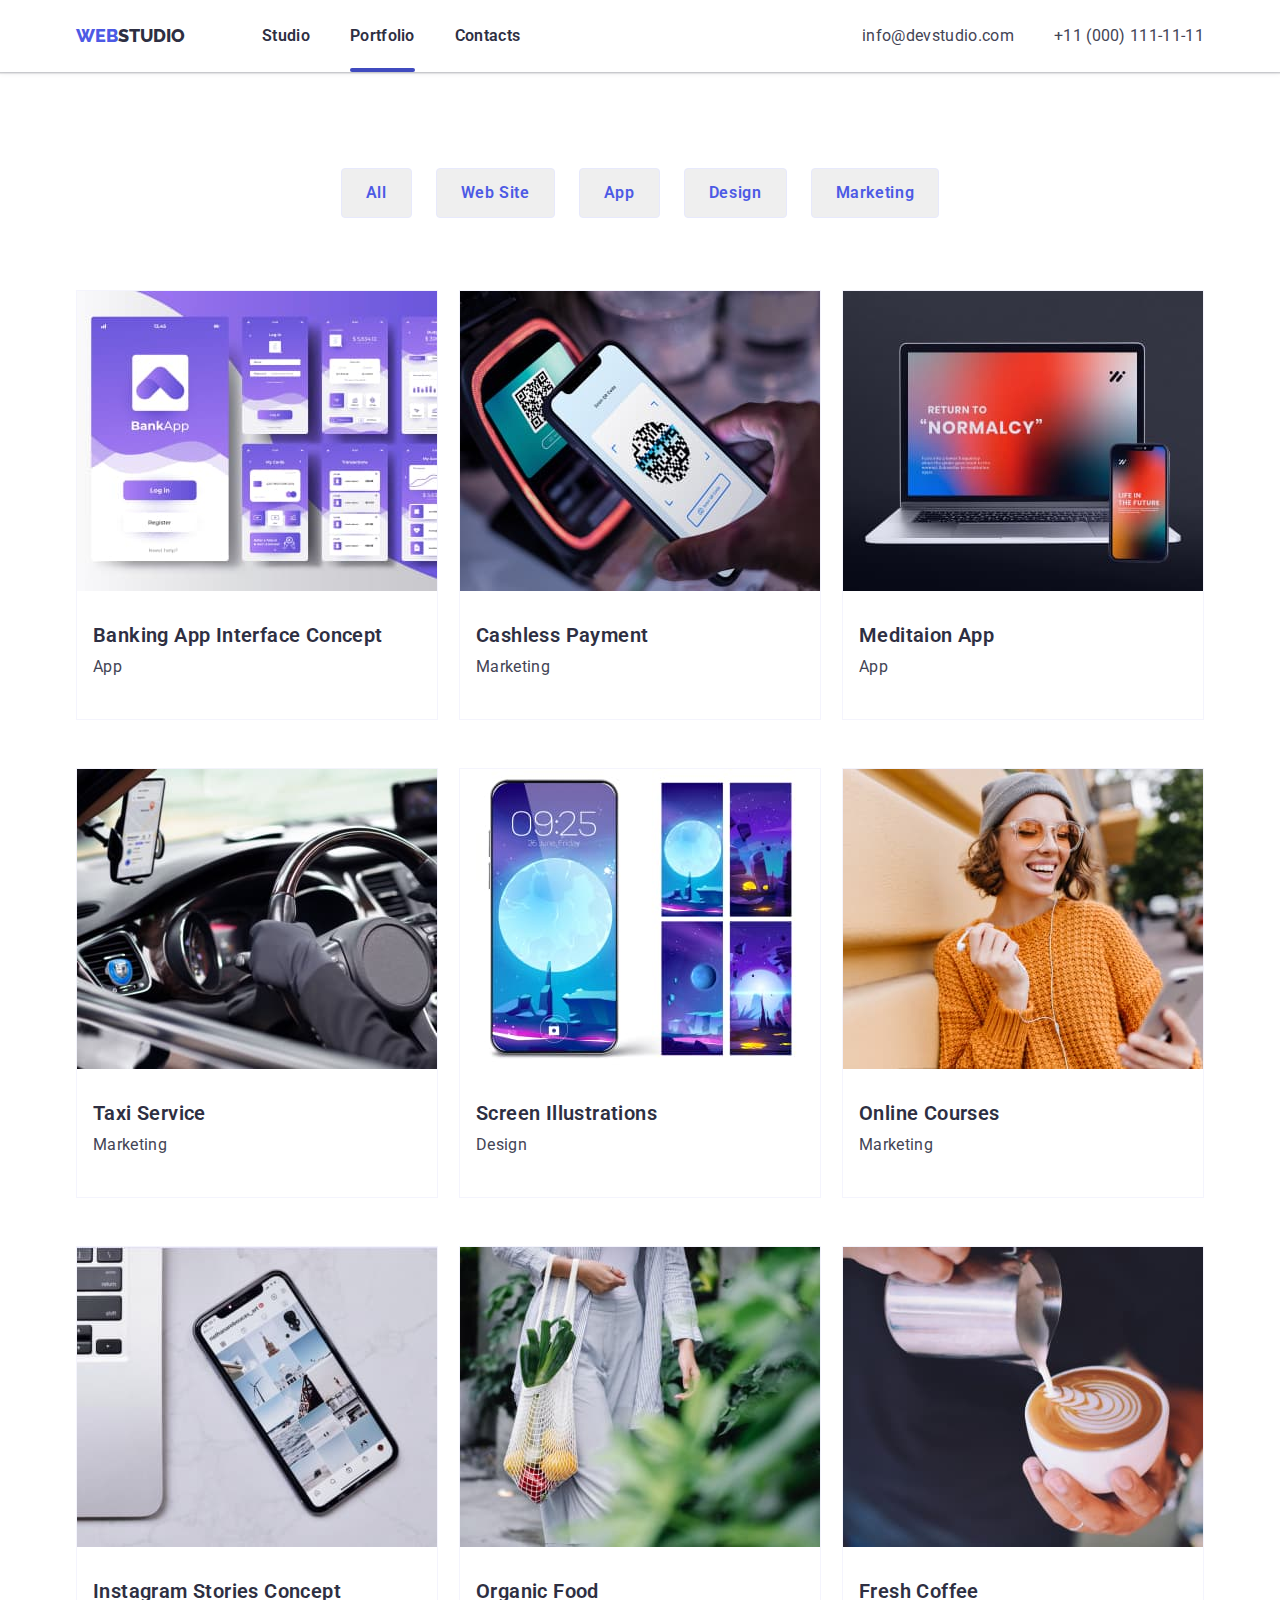
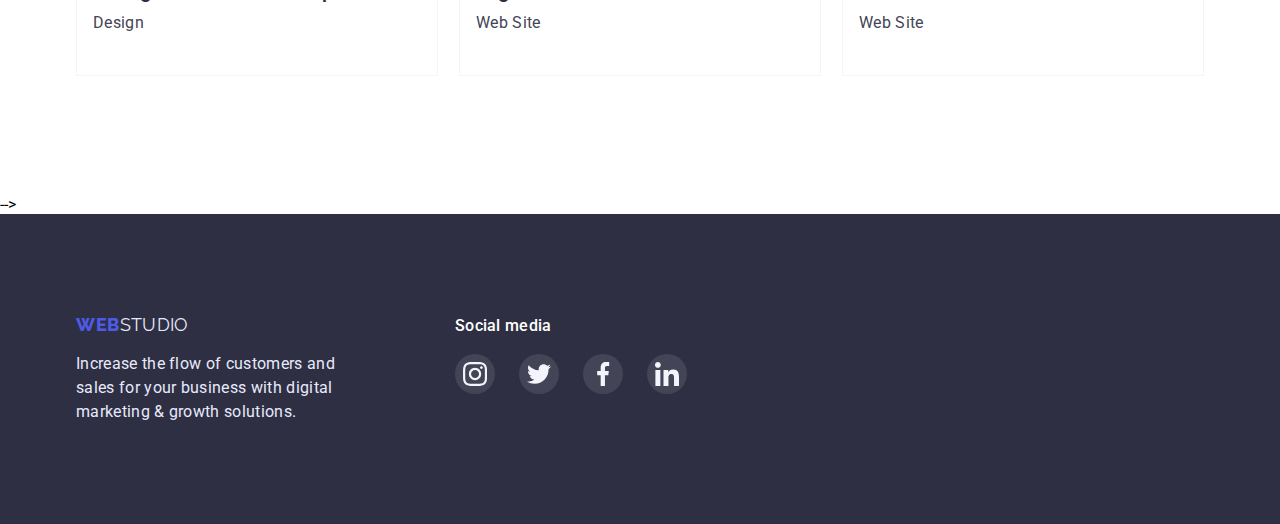
==== portfolio.html @ 7f9879e7 "copy files" ====
<!DOCTYPE html>
<html lang="en">
  <head>
    <meta charset="UTF-8" />
    <meta http-equiv="X-UA-Compatible" content="IE=edge" />
    <meta name="viewport" content="width=device-width, initial-scale=1.0" />
    <title>Портфолио</title>
    <link rel="preconnect" href="https://fonts.googleapis.com" />
    <link rel="preconnect" href="https://fonts.gstatic.com" crossorigin />
    <link
      rel="stylesheet"
      href="https://cdn.jsdelivr.net/npm/modern-normalize@1.1.0/modern-normalize.min.css"
    />
    <link
      href="https://fonts.googleapis.com/css2?family=Raleway:wght@700&family=Roboto:wght@400;500;700;900&display=swap"
      rel="stylesheet"
    />
    <link rel="stylesheet" href="./ccs/styles.css" />
  </head>
  <body>
    <header class="page-header">
      <div class="container flex-container-header">
        <nav class="navigation">
          <a class="logotype link" href=""
            >Web<span class="logotype-first-part">Studio</span>
          </a>
          <ul class="menu list">
            <li class="menu-item">
              <a class="menu-link link" href="./index.html">Studio</a>
            </li>
            <li class="menu-item">
              <a class="menu-link link current" href="">Portfolio</a>
            </li>
            <li class="menu-item">
              <a class="menu-link link" href="">Contacts</a>
            </li>
          </ul>
        </nav>
        <ul class="menu list">
          <li class="menu-item">
            <a class="contact-email link" href="mailto:info@devstudio.com"
              >info@devstudio.com</a
            >
          </li>
          <li class="menu-item">
            <a class="contact-phone-number link" href="tel:+11(000)111-11-11"
              >+11 (000) 111-11-11</a
            >
          </li>
        </ul>
      </div>
    </header>
    <!-- ===================PORTFOLIO FIRST SECTION==================================== -->
    <main>
      <section class="portfolio-first-section">
        <div class="container">
          <ul class="filter-list list">
            <li class="filter-item">
              <button class="filter-btn" type="button">All</button>
            </li>
            <li class="filter-item">
              <button class="filter-btn" type="button">Web Site</button>
            </li>
            <li class="filter-item">
              <button class="filter-btn" type="button">App</button>
            </li>
            <li class="filter-item">
              <button class="filter-btn" type="button">Design</button>
            </li>
            <li class="filter-item">
              <button class="filter-btn" type="button">Marketing</button>
            </li>
          </ul>

          <ul class="portfolio-images list">
            <li class="portfolio-images-group">
              <!-- OVERLAY L5 -->
              <div class="overlay-wrapper">
                <img
                  class="portfolio-images-item"
                  src="./images/portfolio/img1.jpg"
                  alt=""
                  width="360px"
                  height="300px"
                />
                <p class="overlay">
                  14 Stylish and User-Friendly App Design Concepts · Task
                  Manager App · Calorie Tracker App · Exotic Fruit Ecommerce App
                  · Cloud Storage App
                </p>
              </div>

              <div class="border-under-picture-description">
                <h3 class="under-picture-description-heading">
                  Banking App Interface Concept
                </h3>
                <p class="under-picture-description">App</p>
              </div>
            </li>
            <!-- PICTURE 2 -->
            <li class="portfolio-images-group">
              <div class="overlay-wrapper">
                <img
                  class="portfolio-images-item"
                  src="./images/portfolio/img2.jpg"
                  alt=""
                  width="360px"
                  height="300px"
                />
                <p class="overlay">
                  14 Stylish and User-Friendly App Design Concepts · Task
                  Manager App · Calorie Tracker App · Exotic Fruit Ecommerce App
                  · Cloud Storage App
                </p>
              </div>

              <div class="border-under-picture-description">
                <h3 class="under-picture-description-heading">
                  Cashless Payment
                </h3>
                <p class="under-picture-description">Marketing</p>
              </div>
            </li>
            <!-- PICTURE 3 -->
            <li class="portfolio-images-group">
              <div class="overlay-wrapper">
                <img
                  class="portfolio-images-item"
                  src="./images/portfolio/img3.jpg"
                  alt=""
                  width="360px"
                  height="300px"
                />
                <p class="overlay">
                  14 Stylish and User-Friendly App Design Concepts · Task
                  Manager App · Calorie Tracker App · Exotic Fruit Ecommerce App
                  · Cloud Storage App
                </p>
              </div>

              <div class="border-under-picture-description">
                <h3 class="under-picture-description-heading">Meditaion App</h3>
                <p class="under-picture-description">App</p>
              </div>
            </li>
            <!-- PICTURE 4 -->
            <li class="portfolio-images-group">
              <div class="overlay-wrapper">
                <img
                  class="portfolio-images-item"
                  src="./images/portfolio/img4.jpg"
                  alt=""
                  width="360px"
                  height="300px"
                />
                <p class="overlay">
                  14 Stylish and User-Friendly App Design Concepts · Task
                  Manager App · Calorie Tracker App · Exotic Fruit Ecommerce App
                  · Cloud Storage App
                </p>
              </div>

              <div class="border-under-picture-description">
                <h3 class="under-picture-description-heading">Taxi Service</h3>
                <p class="under-picture-description">Marketing</p>
              </div>
            </li>
            <!-- PICTURE 5 -->
            <li class="portfolio-images-group">
              <div class="overlay-wrapper">
                <img
                  class="portfolio-images-item"
                  src="./images/portfolio/img5.jpg"
                  alt=""
                  width="360px"
                  height="300px"
                />
                <p class="overlay">
                  14 Stylish and User-Friendly App Design Concepts · Task
                  Manager App · Calorie Tracker App · Exotic Fruit Ecommerce App
                  · Cloud Storage App
                </p>
              </div>

              <div class="border-under-picture-description">
                <h3 class="under-picture-description-heading">
                  Screen Illustrations
                </h3>
                <p class="under-picture-description">Design</p>
              </div>
            </li>
            <!-- PICTURE 6 -->
            <li class="portfolio-images-group">
              <div class="overlay-wrapper">
                <img
                  class="portfolio-images-item"
                  src="./images/portfolio/img6.jpg"
                  alt=""
                  width="360px"
                  height="300px"
                />
                <p class="overlay">
                  14 Stylish and User-Friendly App Design Concepts · Task
                  Manager App · Calorie Tracker App · Exotic Fruit Ecommerce App
                  · Cloud Storage App
                </p>
              </div>

              <div class="border-under-picture-description">
                <h3 class="under-picture-description-heading">
                  Online Courses
                </h3>
                <p class="under-picture-description">Marketing</p>
              </div>
            </li>
            <!-- PICTURE 7 -->
            <li class="portfolio-images-group">
              <div class="overlay-wrapper">
                <img
                  class="portfolio-images-item"
                  src="./images/portfolio/img7.jpg"
                  alt=""
                  width="360px"
                  height="300px"
                />
                <p class="overlay">
                  14 Stylish and User-Friendly App Design Concepts · Task
                  Manager App · Calorie Tracker App · Exotic Fruit Ecommerce App
                  · Cloud Storage App
                </p>
              </div>

              <div class="border-under-picture-description">
                <h3 class="under-picture-description-heading">
                  Instagram Stories Concept
                </h3>
                <p class="under-picture-description">Design</p>
              </div>
            </li>
            <!-- PICTURE 8 -->
            <li class="portfolio-images-group">
              <div class="overlay-wrapper">
                <img
                  class="portfolio-images-item"
                  src="./images/portfolio/img8.jpg"
                  alt=""
                  width="360px"
                  height="300px"
                />
                <p class="overlay">
                  14 Stylish and User-Friendly App Design Concepts · Task
                  Manager App · Calorie Tracker App · Exotic Fruit Ecommerce App
                  · Cloud Storage App
                </p>
              </div>

              <div class="border-under-picture-description">
                <h3 class="under-picture-description-heading">Organic Food</h3>
                <p class="under-picture-description">Web Site</p>
              </div>
            </li>
            <!-- PITURE 9 -->
            <li class="portfolio-images-group">
              <div class="overlay-wrapper">
                <img
                  class="portfolio-images-item"
                  src="./images/portfolio/img9.jpg"
                  alt=""
                  width="360px"
                  height="300px"
                />
                <p class="overlay">
                  14 Stylish and User-Friendly App Design Concepts · Task
                  Manager App · Calorie Tracker App · Exotic Fruit Ecommerce App
                  · Cloud Storage App
                </p>
              </div>

              <div class="border-under-picture-description">
                <h3 class="under-picture-description-heading">Fresh Coffee</h3>
                <p class="under-picture-description">Web Site</p>
              </div>
            </li>
          </ul>
        </div>
      </section>
    </main>
    <!-- <!-===================================- FOOTER ==================================-->
    -->
    <footer class="footer-background footer">
      <div class="container">
        <div class="footer-inner">
          <div class="footer-logo-info">
            <a class="footer-logotype link" href=""
              ><span class="footer-logo-first-part">Web</span>Studio</a
            >
            <p class="footer-sentense">
              Increase the flow of customers and <br />
              sales for your business with digital <br />
              marketing & growth solutions.
            </p>
          </div>
          <div class="footer-inner-two">
            <p class="social-media">Social media</p>
            <!-- ICONS FOOTER -->
            <ul class="social-list-footer list">
              <li class="social-list-item-footer">
                <a href="" class="social-list-link-footer">
                  <svg class="social-list-icon" width="24" height="24">
                    <use href="./images/sprite.svg#icon-instagram-footer"></use>
                  </svg>
                </a>
              </li>
              <li class="social-list-item-footer">
                <a href="" class="social-list-link-footer">
                  <svg class="social-list-icon" width="24" height="24">
                    <use href="./images/sprite.svg#icon-twitter-footer"></use>
                  </svg>
                </a>
              </li>
              <li class="social-list-item-footer">
                <a href="" class="social-list-link-footer">
                  <svg class="social-list-icon" width="24" height="24">
                    <use href="./images/sprite.svg#icon-facebook-f"></use>
                  </svg>
                </a>
              </li>
              <li class="social-list-item-footer">
                <a href="" class="social-list-link-footer">
                  <svg class="social-list-icon" width="24" height="24">
                    <use href="./images/sprite.svg#icon-linkedin-footer"></use>
                  </svg>
                </a>
              </li>
            </ul>
          </div>
        </div>
        <!-- ICONS FOOTER END -->
      </div>
    </footer>
  </body>
</html>
---- ccs/styles.css ----
:root {
    --main-text-color: #2E2F42;
    --accent-text-color: #4D5AE5;    
    --accent-background-color: #434455;
    --main-text-title:#FFFFFF;
    --item-list-color: #F4F4FD;
    --btn-color-white: #E7E9FC;
    --accent-color-hover: #404BBF;

}

h1,
h2,
h3,
h4,
p {
    margin-top: 0;
    margin-bottom: 0;
}

ul,ol {
    margin-top: 0;
    margin-bottom: 0;
    padding-left: 0;
}

img {
    display: block;
}

button {

cursor: pointer;
}


.container {
    width: 1158px;
    padding-left: 15px;
    padding-right: 15px;
    margin-left: auto;
    margin-right: auto;
}

.flex-container-header {
    display: flex;
    align-items: center;
    justify-content: space-between;
    
    
}

.navigation {
    display: flex;
    align-items: center;
}

.menu {
    display: flex;
    align-items: center;

}

.logotype {
    margin-right: 77px;
}

.menu-item:not(:last-child) {
    margin-right: 40px;
}


.section-padding {
    padding-top: 120px;
    padding-bottom: 120px;
}

.studio-third-section-images {
    display: flex;
    
}

.advantages-list {
    display: flex;
    justify-content: space-between;
    gap: 24px;
   
  
    
} 


.advantages-item {
    width: 264px;

}








.studio-second-section {
    padding-top: 120px;
}

.studio-fourth-section-images {
    display: flex;
    flex-wrap: wrap;
}

.studio-fourth-section-images-group:not(:nth-child(4n)) {

    margin-right: 24px;
}

.studio-third-section-images-list:not(:nth-child(3n)) {
margin-right: 24px;
}


.list {
    list-style: none;
    
}

.link {
    text-decoration: none;
    
    
}

body {
font-family: 'Roboto', sans-serif;

}

.logotype {
    font-family: 'Raleway', sans-serif;        
        font-weight: 800;
        font-size: 18px;
        line-height: 1.3;
        color: var(--accent-text-color);
        text-transform: uppercase;

}

.logotype-first-part {
    font-family: 'Raleway', sans-serif;        
        font-weight: 800;
        font-size: 18px;
        line-height: 1.3;
        color: var(--main-text-color);
    
}


 
.menu-link {
    font-family: 'Roboto', sans-serif;   
    font-weight: 600;
    font-size: 16px;
    line-height: 1.5;
    letter-spacing: 0.02em;
    color: var(--main-text-color);
    transition: colour 250ms cubic-bezier(0.4, 0, 0.2, 1);
   display: flex;
   position: relative;

}




.current::after {
content: "";
    position: absolute;
    width: 100%;
    height: 4px;
    background-size: cover;
    background-color: var(--accent-color-hover);
    border-radius: 2px;
    margin-top: 44px;
    background-image: url(../images/blueline.png);
    

}


.contact-phone-number {
    
       
        font-size: 16px;
        line-height: 1.5;    
        letter-spacing: 0.02em;
        color: var(--accent-background-color);
        
}

.contact-email{

        
        font-size: 16px;
        line-height: 1.5;    
        letter-spacing: 0.02em;
        color: var(--accent-background-color);
        
        margin-left: auto;
    
}

.page-header {
    padding-top: 24px;
    padding-bottom: 24px;
    box-shadow: 0px 2px 1px rgba(46, 47, 66, 0.08), 0px 1px 1px rgba(46, 47, 66, 0.16), 0px 1px 6px rgba(46, 47, 66, 0.08);
   
}



.page-header-studio {
    padding-top: 24px;
    padding-bottom: 24px;

}





.main-title {
        font-weight: 600;
        font-size: 56px;
        line-height: 1.07;    
        letter-spacing: 0.02em;
        text-align: center;
        color: var(--main-text-title);
        width: 496px;
        display: block;
        margin: 0 auto;
        margin-bottom: 48px;
        
       
        

}
.modal-btn {
   
    
    font-family: inherit;    
        font-weight: 600;
        font-size: 16px;
        line-height: 1.19;
        
        letter-spacing: 0.04em;
        color: var(--main-text-title);
        background-color: var(--accent-text-color);        
        border-radius: 4px;
        border:none;
        padding-top: 16px;
        padding-bottom: 16px;
        padding-left: 32px;
        padding-right: 32px;       
        display: block;
        margin: 0 auto;
        transition: background-color 250ms cubic-bezier(0.4, 0, 0.2, 1),box-shadow 250ms cubic-bezier(0.4, 0, 0.2, 1);

}



.modal-btn:hover  {
    box-shadow: 0px 4px 4px rgba(0, 0, 0, 0.15);
    background-color: var(--accent-color-hover);


}




.advantages-header {
        font-weight: 600;
        font-size: 20px;
        line-height: 1.2;
        letter-spacing: 0.02em;   
        color: var(--main-text-color);
        margin-bottom: 8px;
}

.advantages-description {
        
        font-size: 16px;
        line-height: 1.5;    
        letter-spacing: 0.02em;
        color: var(--accent-background-color);
        text-align: left;
}
.studio-third-section-header {
        font-weight: 600;
        font-size: 36px;
        line-height: 1.11;   
        text-align: center;
        letter-spacing: 0.02em;
        text-transform: capitalize;
    
        color: var(--main-text-color);
        margin-bottom: 72px;
}

.studio-fourth-section-header {
        font-weight: 600;
        font-size: 36px;
        line-height: 1.11;
        text-align: center;
        letter-spacing: 0.02em;
        text-transform: capitalize;
        color: var(--main-text-color);
        margin-bottom: 72px;

}

.under-picture-description-heading {
        font-weight: 600;
        font-size: 20px;
        line-height: 1.2;
        letter-spacing: 0.02em;  
        color: var(--main-text-color);        
       
       
}

.under-picture-description {
        font-weight: 400;
        font-size: 16px;
        line-height: 1.5;        
        letter-spacing: 0.02em;  
        color: var(--accent-background-color);
        padding-top: 8px;
        margin-bottom: 8px;
        
       

}

.studio-fourth-section {
    background-color: var(--item-list-color);
}



.border-under-picture-description-studio {
   
    text-align: center;
    background-color: #FFFFFF;
        box-shadow: 0px 1px 6px rgba(46, 47, 66, 0.08), 0px 1px 1px rgba(46, 47, 66, 0.16), 0px 2px 1px rgba(46, 47, 66, 0.08);
        border-radius: 0px 0px 4px 4px;
        padding: 32px 16px;

}


.menu-link:hover,
.menu-link:focus {
    color: var(--accent-text-color);
}

.contact-email {

    transition: color 250ms cubic-bezier(0.4, 0, 0.2, 1);
}

.contact-email:hover,
.contact-email:focus {
    color: var(--accent-text-color);
}

.contact-phone-number {
  
    transition: color 250ms cubic-bezier(0.4, 0, 0.2, 1);
}

.contact-phone-number:hover,
.contact-phone-number:focus {
    color: var(--accent-text-color);
}

.hero {
    margin-left: auto;
    margin-right: auto;
    background-color :var(--main-text-color);
    height: 603px;
    padding-top: 192px;
    padding-bottom: 192px;
    background-image:linear-gradient(rgba(46, 47, 66, 0.7), rgba(46, 47, 66, 0.7)), url(../images/hero/bg.jpg);
    background-size: cover;
    max-width: 1600px;

   
}

.footer-background {
    background-color :var(--main-text-color);
    
}

.footer-sentense {     
   
        font-size: 16px;
        line-height: 1.5;
        letter-spacing: 0.02em;   
        color: var(--btn-color-white);
        margin-top: 16px;
}

/* ICONS L4 */
.social-list {
    display: flex;
    justify-content: center;
    gap: 24px;
}

.social-list-footer {

       display: flex;
        justify-content: center;
        gap: 24px;
}

.social-list-link {
    display: flex;
    justify-content: center;
    align-items: center;
    width: 40px;
    height: 40px;
    border-radius: 50%;
    background-color: #4D5AE5;
    transition: background-colour 250ms cubic-bezier(0.4, 0, 0.2, 1);
}

.social-list-link:hover,
.social-list-link:focus { 

background-color: var(--accent-color-hover);
}

.social-list-link-footer {

    display: flex;
        justify-content: center;
        align-items: center;
        width: 40px;
        height: 40px;
        border-radius: 50%;
        background-color: rgba(255, 255, 255, 0.1);;
        transition: background-colour 250ms cubic-bezier(0.4, 0, 0.2, 1)
}

.social-list-link-footer:hover,
.social-list-link-footer:focus {

    background-color: #31D0AA;
}



.customers-list-link {

    display: flex;
        justify-content: center;
        align-items: center;
        width: 168px;
        height: 88px;
        border: 1px solid #8E8F99;
        border-radius: 4px;
        
}

.customers-list {

    display: flex;
    justify-content: center;
    gap: 24px;
}

.advantages-icon-link {

    display: flex;
        justify-content: center;
        align-items: center;
        width: 264px;
        height: 112px;
        background: #F4F4FD;
     border-radius: 4px;
}

.advantages-icon-list {

    display: flex;
        justify-content: center;
        gap: 24px;
        margin-bottom: 8px;
}

.customers-list-icon {

    fill: #8E8F99;
    transition: fill 250ms cubic-bezier(0.4, 0, 0.2, 1);
}

.customers-list-link:hover .customers-list-icon,
.customers-list-link:focus .customers-list-icon {

    fill: var(--accent-color-hover);
}

.customers-list-link:hover,
.customers-list-link:focus  {

    border: 1px solid var(--accent-color-hover);;
}

.social-media {
font-family: 'Roboto', sans-serif;
        font-style: normal;
        font-weight: 500;
        font-size: 16px;
        line-height: 24px;    
        letter-spacing: 0.02em;
        color: var(--main-text-title);
        margin-bottom: 16px;
}

/* MODAL WINDOW */

.backdrop {
    position: fixed;
    z-index: 100;
    top: 0;
    left: 0;
    width: 100%;
    height: 100%;
background-color: rgba(46, 47, 66, 0.4);
transition: opacity 250ms cubic-bezier(0.4, 0, 0.2, 1), visibility 250ms cubic-bezier(0.4, 0, 0.2, 1);
}

.modal {
    width: 408px;
    height: 576px;
    background-color: #FCFCFC;
    position: absolute;
    top: 50%;
    left: 50%;
    transform: translate(-50%,-50%);
}

/* MODAL WINDOW */

.backdrop.is-hidden {
    opacity: 0;
    visibility: hidden;
    pointer-events: none;
}


.overlay-wrapper {
    position: relative;
    overflow: hidden;
}

.portfolio-images-group:hover .overlay {
    transform: translate(0, 0);
}

.modal-close-btn {
    
    background-color: var(--btn-color-white);
    border: 1px solid rgba(0, 0, 0, 0.1);
    width: 24px;
    height: 24px;
    border-radius:50%;
    display: flex;
    justify-content: center;
    align-items: center;
    position: absolute;
    top: 24px;
    right: 24px;
    transition:background-color 250ms cubic-bezier(0.4, 0, 0.2, 1) ;
    
    
}

.modal-close-btn:hover,
.modal-close-btn:focus {

    background-color: var(--accent-color-hover);
}

.modal-close-btn:hover .modal-btn-icon,
.modal-close-btn:focus .modal-btn-icon {
    
    fill: var(--main-text-title);
}

.modal-btn-icon {

    transition: fill 250ms cubic-bezier(0.4, 0, 0.2, 1);
}



/* Портфолио */
.filter-btn {
    font-family: inherit;
        font-weight: 600;
        font-size: 16px;
        line-height: 1.5;
        text-align: center;
        letter-spacing: 0.04em;   
        color: var(--accent-text-color);
        border: 1px solid var(--btn-color-white);
        border-radius: 4px;
        padding-top: 12px;
        padding-bottom: 12px;
        padding-left: 24px;
        padding-right: 24px;
        transition:color 250ms cubic-bezier(0.4, 0, 0.2, 1), background-color 250ms cubic-bezier(0.4, 0, 0.2, 1),box-shadow 250ms cubic-bezier(0.4, 0, 0.2, 1);
       
}

.filter-btn:hover,
.filter-btn:focus {
    background-color: var(--accent-text-color);
    color: var(--main-text-title);
    box-shadow: 0px 3px 1px rgba(0, 0, 0, 0.1), 0px 2px 1px rgba(0, 0, 0, 0.08), 0px 2px 2px rgba(0, 0, 0, 0.12);
}




.footer-logotype {  
    font-family: 'Raleway', sans-serif;
       
        font-size: 18px;
        line-height: 1.17;    
            letter-spacing: 0.02em;
            text-transform: uppercase; 
        color: var(--btn-color-white);
        
        

}


.portfolio-first-section {
    padding-top: 96px;
    padding-bottom: 120px;
}


.footer {
   padding-top: 100px; 
   padding-bottom: 100px;

}


.footer-logo-first-part {
    font-family: 'Raleway', sans-serif;
    
        font-weight: 800;
        font-size: 18px;
        line-height: 1.17;  
        letter-spacing: 0.03em;
        text-transform: uppercase;
        color: var(--accent-text-color);
        

}

.filter-list {
    display: flex;
    flex-wrap: wrap;
    justify-content: center;
    margin-bottom: 72px;
    
    
}

.filter-item {
    margin-right: 24px;
   

}

.filter-item:last-child {
    margin-right: 0px;
}




.portfolio-images {
    display: flex;
    flex-wrap: wrap;
    
}

/* .portfolio-images-group :hover,
.portfolio-images-group :hover  {
    box-shadow: 0px 1px 6px rgba(46, 47, 66, 0.08);
} */
.portfolio-images-group {
    border: 0.5px solid #F4F4FD;
    transition:box-shadow 250ms cubic-bezier(0.4, 0, 0.2, 1) ;
    
}


.portfolio-images-group:hover,
.portfolio-images-group:focus {
    box-shadow: 0px 1px 6px rgba(46, 47, 66, 0.08);
}




.portfolio-images-group:not(:nth-child(3n)) {
margin-right: 21px;

}



.portfolio-images-group:not(:nth-last-child(-n+3)) {
margin-bottom: 48px;
}

.border-under-picture-description {
    
    padding: 32px 16px;
}



.footer-inner {
    display: flex;
    

}


.footer-logo-info {
    margin-right: 120px;

}

/* OVERLAY PORTFOLIO */
.overlay {
    background-color:var(--accent-text-color) ;
    font-family: 'Roboto';
        font-style: normal;
        font-weight: 400;
        font-size: 16px;
        line-height: 24px;    
        letter-spacing: 0.02em;
        color: var(--item-list-color);
        padding-top: 40px;
        padding-bottom: 164px;
        padding-right: 32px;
        padding-left: 32px;

        position: absolute;
        left: 0;
        top: 0;
        width: 100%;
        height: 100%;
        overflow: auto;
        transform: translate(0,100%);
        transition: transform 250ms cubic-bezier(0.4, 0, 0.2, 1);
    
}
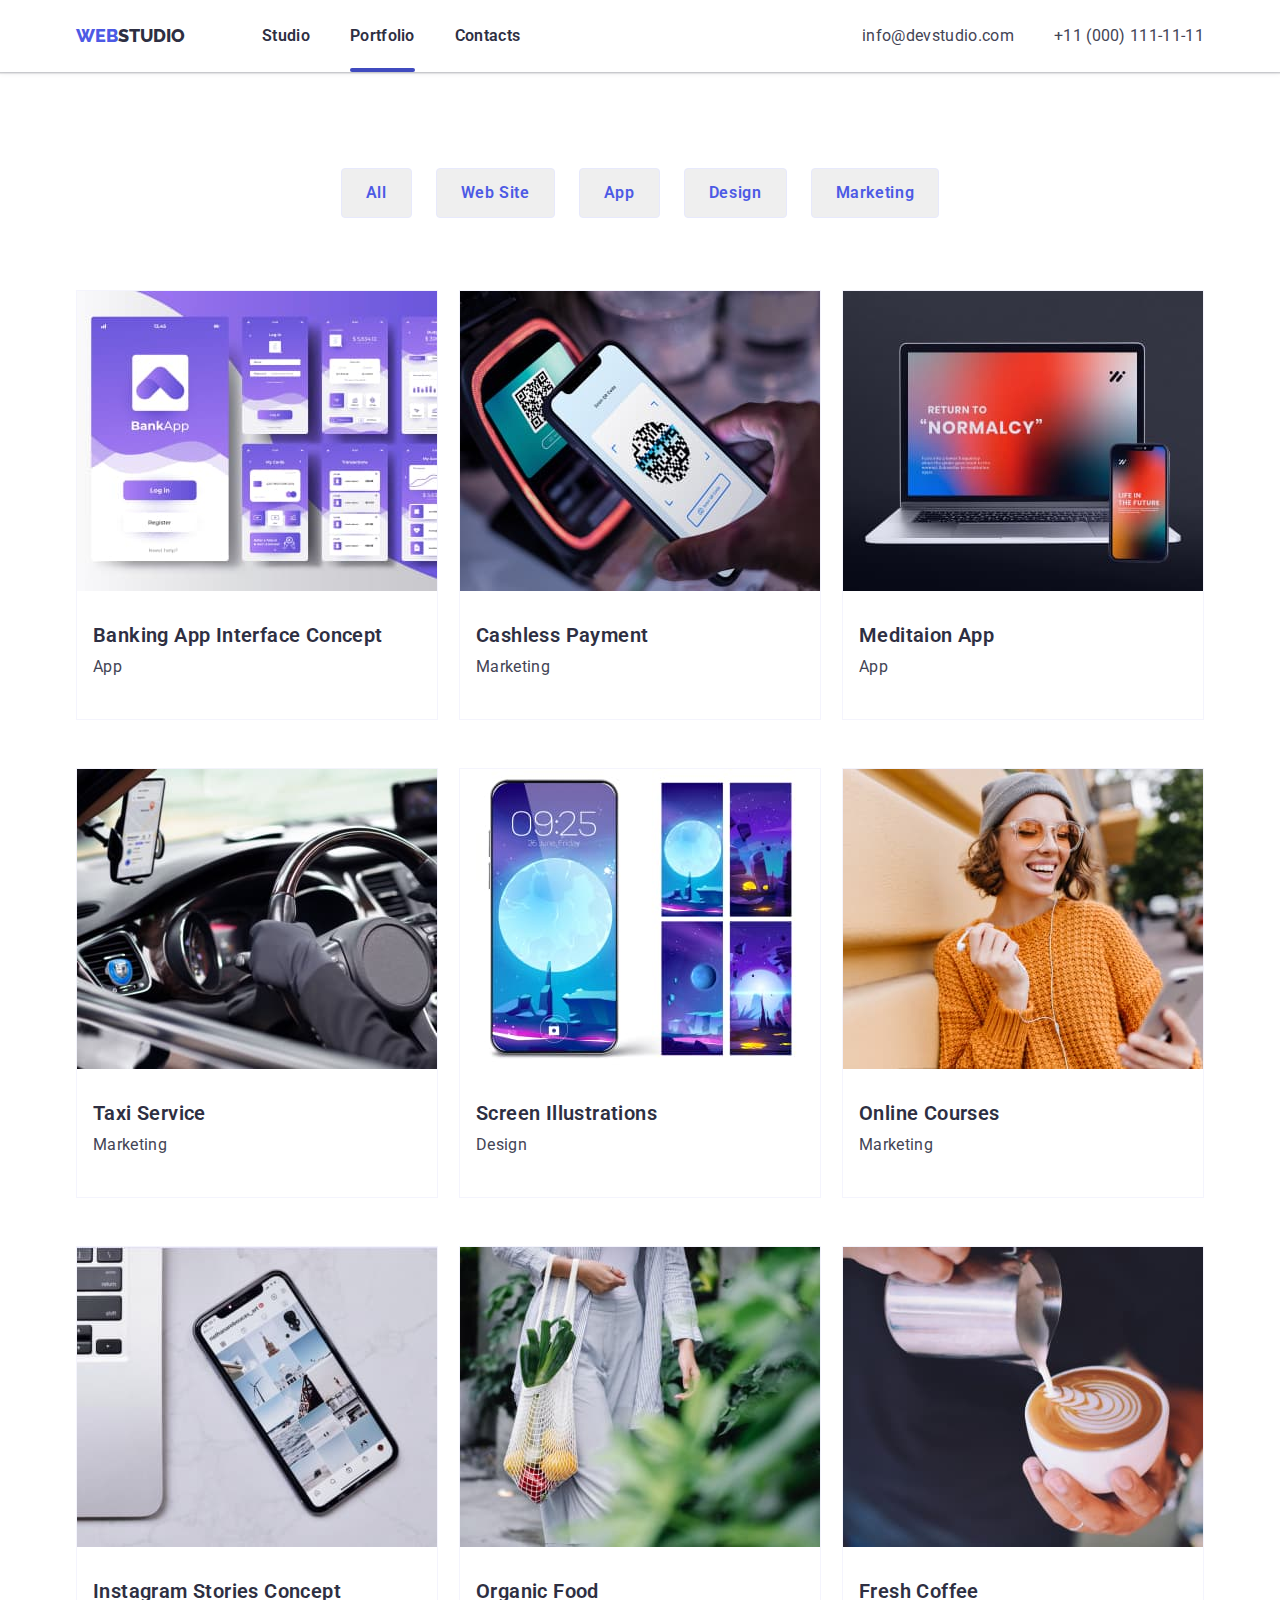
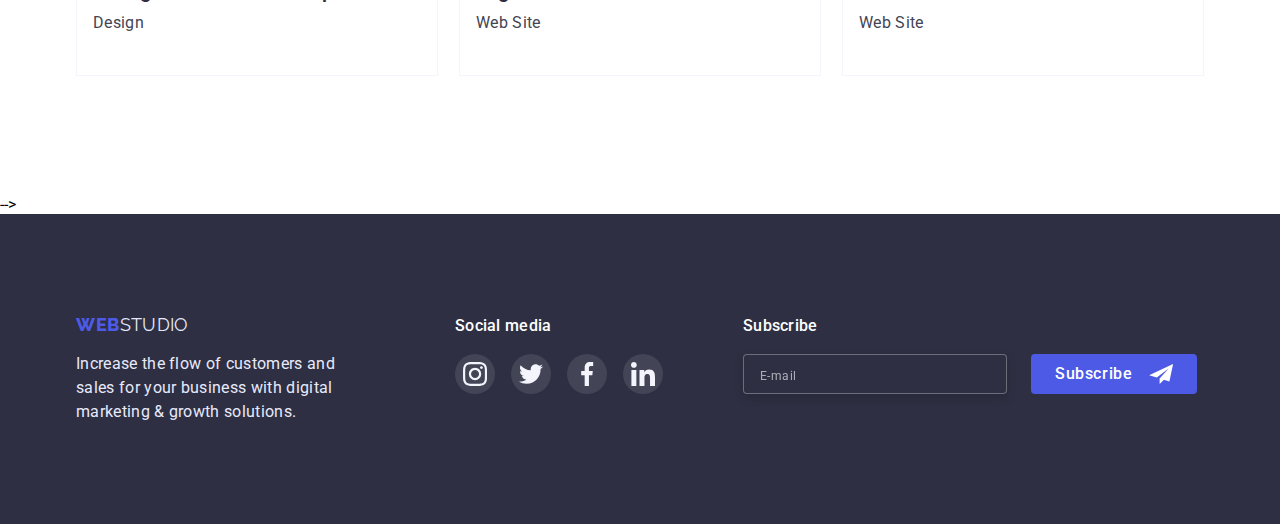
==== commit 00afd4c4: "finish task" ====
--- a/portfolio.html
+++ b/portfolio.html
@@ -334,8 +334,27 @@
               </li>
             </ul>
           </div>
+          <!-- ICONS FOOTER END -->
+          <div class="subscribe-wrapper">
+            <p class="subscribe">Subscribe</p>
+            <form class="modal-form-footer">
+              <input
+                type="email"
+                name="user_email"
+                class="modal-form-input-footer"
+                required
+                pattern="^[a-zA-Zа-яА-Я]+$"
+                placeholder="E-mail"
+              />
+              <button type="submit" class="modal-form-submit-footer">
+                Subscribe
+                <svg class="subscribe-icon" width="24" height="20">
+                  <use href="./images/sprite.svg#icon-iconsubscribe"></use>
+                </svg>
+              </button>
+            </form>
+          </div>
         </div>
-        <!-- ICONS FOOTER END -->
       </div>
     </footer>
   </body>
--- a/ccs/styles.css
+++ b/ccs/styles.css
@@ -266,7 +266,7 @@
         display: block;
         margin: 0 auto;
         transition: background-color 250ms cubic-bezier(0.4, 0, 0.2, 1),box-shadow 250ms cubic-bezier(0.4, 0, 0.2, 1);
-
+        
 }
 
 
@@ -426,8 +426,11 @@
 
        display: flex;
         justify-content: center;
-        gap: 24px;
-}
+        gap: 16px;
+}
+
+
+
 
 .social-list-link {
     display: flex;
@@ -437,13 +440,14 @@
     height: 40px;
     border-radius: 50%;
     background-color: #4D5AE5;
-    transition: background-colour 250ms cubic-bezier(0.4, 0, 0.2, 1);
+    
 }
 
 .social-list-link:hover,
 .social-list-link:focus { 
 
 background-color: var(--accent-color-hover);
+transition: background-color 250ms cubic-bezier(0.4, 0, 0.2, 1);
 }
 
 .social-list-link-footer {
@@ -455,13 +459,14 @@
         height: 40px;
         border-radius: 50%;
         background-color: rgba(255, 255, 255, 0.1);;
-        transition: background-colour 250ms cubic-bezier(0.4, 0, 0.2, 1)
+       
 }
 
 .social-list-link-footer:hover,
 .social-list-link-footer:focus {
 
     background-color: #31D0AA;
+    transition: background-color 250ms cubic-bezier(0.4, 0, 0.2, 1)
 }
 
 
@@ -544,24 +549,288 @@
     height: 100%;
 background-color: rgba(46, 47, 66, 0.4);
 transition: opacity 250ms cubic-bezier(0.4, 0, 0.2, 1), visibility 250ms cubic-bezier(0.4, 0, 0.2, 1);
+
 }
 
 .modal {
-    width: 408px;
-    height: 576px;
+    width: 408px;   
     background-color: #FCFCFC;
     position: absolute;
     top: 50%;
     left: 50%;
-    transform: translate(-50%,-50%);
-}
-
+    transform: translate(-50%,-50%) scale(1) rotate(0);
+    transition: transform 250ms cubic-bezier(0.4, 0, 0.2, 1);
+    padding-left: 24px;
+    padding-right: 24px;
+    padding-bottom: 24px;
+    padding-top: 72px;
+    
+    
+}
+
+
+.backdrop.is-hidden .modal{
+    transform: translate(-50%, -50%) scale(0) rotate(360deg);
+
+}
+
+.modal-form {
+    display: flex;
+    flex-direction: column;
+}
+
+.modal-form-input{
+    width: 100%;
+    height: 40px;
+     border: 1px solid rgba(33, 33, 33, 0.2);
+    border-radius: 4px;
+    padding-left: 38px;
+    color: #000000;
+    transition: border-color 250ms cubic-bezier(0.4, 0, 0.2, 1);
+}
+
+.modal-form-input-desc{
+    display: block;
+    font-family: 'Roboto',sans-serif;
+        font-weight: 400;
+        font-size: 12px;
+        line-height: 16px;
+            letter-spacing: 0.04em;
+            color: #8E8F99;
+            margin-bottom: 4px;
+}
+.modal-form-field {
+
+    margin-bottom: 8px;
+}
+
+.input-icon{
+    position: absolute;
+    top: 50%;
+    left: 19px;
+    transform: translate(0,-50%);
+    transition: fill 250ms cubic-bezier(0.4, 0, 0.2, 1);
+}
+
+.modal-form-message {
+    resize: none;
+    width: 100%;
+    height: 120px;
+    padding: 8px 16px;
+    border: 1px solid rgba(33, 33, 33, 0.2);
+    border-radius: 4px;
+}
+
+.modal-form-message:focus{
+border-color: var(--accent-text-color);
+outline: none;
+
+}
+
+.modal-form-message::placeholder{
+
+    font-family: 'Roboto',sans-serif;
+        font-weight: 400;
+        font-size: 12px;
+        line-height: 1.3;
+        letter-spacing: 0.04em;
+        color: rgba(117, 117, 117, 0.5);
+}
+
+.modal-form-input-wrapper{
+    position: relative;
+    display: block;
+
+}
+.modal-form-input:focus {
+outline: none;
+border-color: var(--accent-text-color);
+
+}
+
+.modal-form-input:focus+.input-icon {
+   fill: var(--accent-text-color); 
+}
+
+.modal-form-check-desc{
+    font-family: 'Roboto',sans-serif ;
+        font-weight: 400;
+        font-size: 12px;
+        line-height: 1.3;    
+        letter-spacing: 0.04em;
+        color: #757575;
+        display: flex;
+        align-items: center;
+        margin-bottom: 24px;
+        
+}
+
+.subscribe {
+    font-family: 'Roboto',sans-serif;
+font-weight: 500;
+font-size: 16px;
+line-height: 1.5;
+letter-spacing: 0.02em;
+color: var(--main-text-title);
+margin-bottom: 16px;
+
+}
+
+.modal-form-submit-footer{
+    font-family: 'Roboto',sans-serif;
+font-weight: 500;
+font-size: 16px;
+line-height: 1.5;
+display: flex;
+align-items: center;
+text-align: center;
+letter-spacing: 0.04em;
+
+color: var(--main-text-title);
+background-color:var(--accent-text-color);
+border-radius: 4px;
+padding-top: 8px;
+padding-bottom: 8px;
+padding-left: 24px;
+padding-right: 24px;
+border: none;
+display: flex;
+justify-content: center;
+align-items: center;
+gap: 16px;
+margin-left: 24px;
+
+
+
+}
+
+
+
+.modal-form-submit {
+    font-family: 'Roboto', sans-serif;
+        font-style: normal;
+        font-weight: 500;
+        font-size: 16px;
+        line-height: 1.5;
+      
+    
+        display: flex;
+        align-items: center;
+        text-align: center;
+        letter-spacing: 0.04em;
+    
+        color: #FFFFFF;
+    
+    justify-content: center;
+    background: #4D5AE5;
+        box-shadow: 0px 4px 4px rgba(0, 0, 0, 0.15);
+        border-radius: 4px;
+        padding: 16px 32px;
+        width: 169px;
+            height: 56px;
+            border: none;
+            align-self: center;
+
+}
+
+.modal-form-input-footer{
+    width: 264px;
+    height: 40px;
+    border: 1px solid rgba(255, 255, 255, 0.3);
+        filter: drop-shadow(0px 4px 4px rgba(0, 0, 0, 0.15));
+        border-radius: 4px;
+        background-color: #2E2F42;
+        padding-left: 16px;
+        transition: border-color 250ms cubic-bezier(0.4, 0, 0.2, 1);
+        
+        color:var(--main-text-title) ;
+}
+
+.modal-form-input-footer::placeholder{
+font-family: 'Roboto',sans-serif;
+    font-weight: 400;
+    font-size: 12px;
+    line-height: 2;
+    display: flex;
+    align-items: center;
+    letter-spacing: 0.04em;
+    color: rgba(255, 255, 255, 0.6);
+}
+
+.modal-form-input-footer:focus {
+        outline: none;
+        border-color: var(--accent-text-color)
+}
+
+
+
+
+.user-policy-link {
+    font-family: 'Roboto';
+        font-style: normal;
+        font-weight: 400;
+        font-size: 12px;
+        line-height: 16px;     
+        letter-spacing: 0.04em;
+        text-decoration-line: underline;  
+        color: #4D5AE5;
+
+}
+
+
+
+
+
+
+.footer-inner-two {
+margin-right: 80px;
+}
+
+
+
+.modal-form-check-desc::before{
+    content: '';
+    display: block;
+    width: 16px;
+    height: 16px;
+    border: 1.25px solid #2E2F42;
+        border-radius: 2px;
+        margin-right: 8px;
+        
+
+}
+
+.modal-form-check:checked+.modal-form-check-desc::before{
+    background-color:var(--accent-color-hover) ;
+    background-image: url(/images/Vector1.png);
+    background-repeat: no-repeat;
+    background-position: 50% 50%;
+    
+
+}
+
+
+.modal-form-footer {
+    display: flex;
+
+}
 /* MODAL WINDOW */
 
 .backdrop.is-hidden {
     opacity: 0;
     visibility: hidden;
     pointer-events: none;
+}
+
+.visually-hidden{
+    position: absolute;
+    width: 1px;
+    height: 1px;
+    margin: -1px;
+    padding: 0;
+    overflow: hidden;
+    border: 0;
+    clip:rect(0 0 0 0);
 }
 
 
@@ -609,7 +878,17 @@
     transition: fill 250ms cubic-bezier(0.4, 0, 0.2, 1);
 }
 
-
+.leave-your-contacts{
+
+    font-family: 'Roboto', sans-serif;
+        font-weight: 500;
+        font-size: 16px;
+        line-height: 1.5;
+        text-align: center;
+        letter-spacing: 0.02em;
+        color: var(--main-text-color);
+        margin-bottom: 16px;
+}
 
 /* Портфолио */
 .filter-btn {
